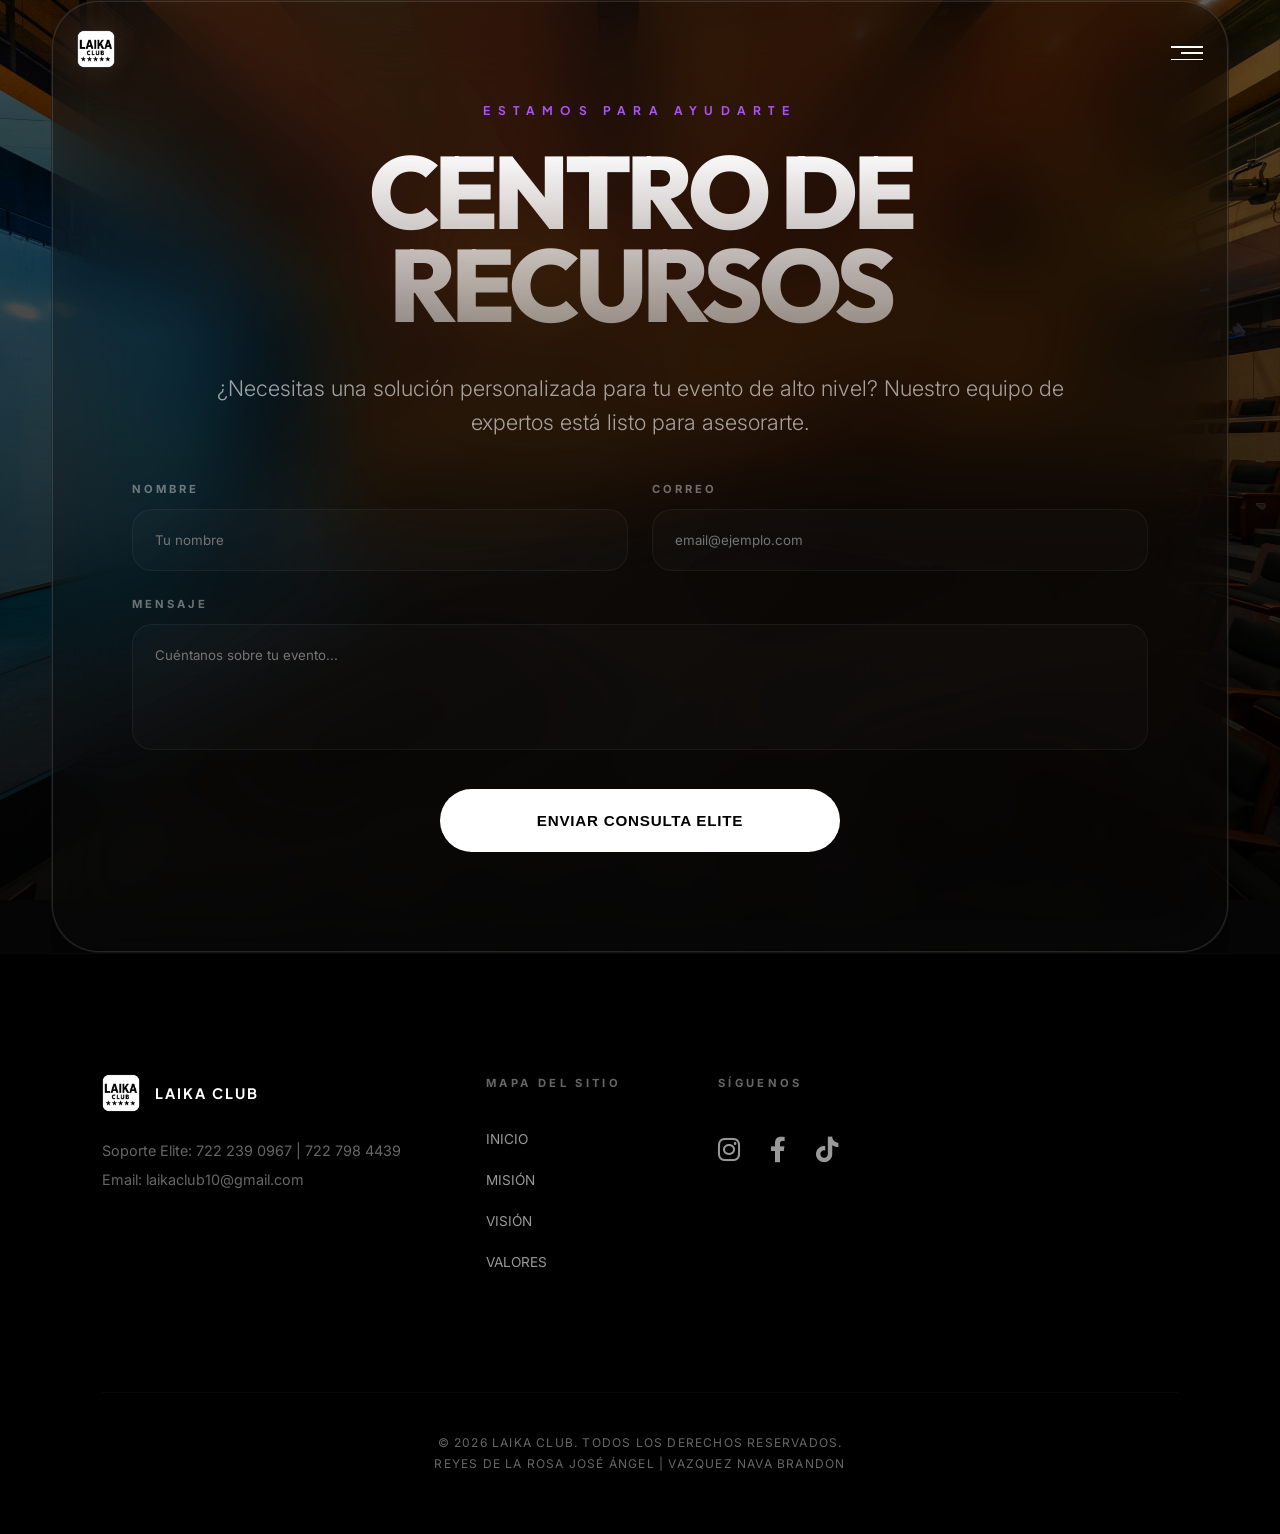
==== contacto.html @ 9220e1fa "Upload inicial del sitio web de Laika Club" ====
<!DOCTYPE html>
<html lang="es">
<head>
    <meta charset="UTF-8">
    <meta name="viewport" content="width=device-width, initial-scale=1.0">
    <title>Contacto | Laika Club</title>
    <link rel="stylesheet" href="css/styles.css">
    <link rel="stylesheet" href="https://cdnjs.cloudflare.com/ajax/libs/font-awesome/6.0.0/css/all.min.css">
</head>
<body>
    <div class="bg-container contact-bg"></div>

    <header>
        <div class="logo">
            <a href="index.html"><img src="img/logo.png" alt="Laika Club Logo"></a>
        </div>
        <div class="hamburger">
            <span class="line1"></span>
            <span class="line2"></span>
            <span class="line3"></span>
        </div>
    </header>

    <div class="sidebar">
        <div class="close-sidebar"><i class="fas fa-times"></i></div>
        <nav>
            <a href="index.html">HOME</a>
            <a href="mision.html">MISIÓN</a>
            <a href="vision.html">VISIÓN</a>
            <a href="valores.html">VALORES</a>
            <a href="objetivo.html">OBJETIVO</a>
            <a href="fan.html">PARA EL FAN</a>
            <a href="organizador.html">ORGANIZADOR</a>
            <a href="documentacion.html">DOCUMENTACIÓN</a>
            <a href="contacto.html">CONTACTO</a>
        </nav>
    </div    <main>
        <div class="glass-card animate-reveal" style="text-align: center;">
            <h2 class="sub-label animate-reveal">ESTAMOS PARA AYUDARTE</h2>
            <h1 class="animate-reveal delay-1">CENTRO DE RECURSOS</h1>
            <p class="lead-text animate-reveal delay-2" style="margin-bottom: 40px;">
                ¿Necesitas una solución personalizada para tu evento de alto nivel? Nuestro equipo de expertos está listo para asesorarte.
            </p>

            <form class="contact-form animate-reveal delay-3" style="display: flex; flex-direction: column; gap: 24px; text-align: left;" onsubmit="event.preventDefault(); alert('Solicitud Elite enviada correctamente.');">
                <div style="display: grid; grid-template-columns: 1fr 1fr; gap: 24px;">
                    <div style="display: flex; flex-direction: column; gap: 10px;">
                        <label style="font-size: 0.7rem; letter-spacing: 3px; color: var(--text-sub); font-weight: 700; text-transform: uppercase;">NOMBRE</label>
                        <input type="text" placeholder="Tu nombre" style="padding: 22px; background: rgba(255,255,255,0.02); border: 1px solid var(--glass-border); border-radius: 20px; color: white; font-family: var(--font-body); outline: none; transition: var(--transition-base);" onfocus="this.style.borderColor='var(--glass-border-bright)'; this.style.background='rgba(255,255,255,0.04)';" onblur="this.style.borderColor='var(--glass-border)'; this.style.background='rgba(255,255,255,0.02)';" required>
                    </div>
                    <div style="display: flex; flex-direction: column; gap: 10px;">
                        <label style="font-size: 0.7rem; letter-spacing: 3px; color: var(--text-sub); font-weight: 700; text-transform: uppercase;">CORREO</label>
                        <input type="email" placeholder="email@ejemplo.com" style="padding: 22px; background: rgba(255,255,255,0.02); border: 1px solid var(--glass-border); border-radius: 20px; color: white; font-family: var(--font-body); outline: none; transition: var(--transition-base);" onfocus="this.style.borderColor='var(--glass-border-bright)'; this.style.background='rgba(255,255,255,0.04)';" onblur="this.style.borderColor='var(--glass-border)'; this.style.background='rgba(255,255,255,0.02)';" required>
                    </div>
                </div>
                <div style="display: flex; flex-direction: column; gap: 10px;">
                    <label style="font-size: 0.7rem; letter-spacing: 3px; color: var(--text-sub); font-weight: 700; text-transform: uppercase;">MENSAJE</label>
                    <textarea rows="5" placeholder="Cuéntanos sobre tu evento..." style="padding: 22px; background: rgba(255,255,255,0.02); border: 1px solid var(--glass-border); border-radius: 20px; color: white; font-family: var(--font-body); outline: none; transition: var(--transition-base); resize: none;" onfocus="this.style.borderColor='var(--glass-border-bright)'; this.style.background='rgba(255,255,255,0.04)';" onblur="this.style.borderColor='var(--glass-border)'; this.style.background='rgba(255,255,255,0.02)';" required></textarea>
                </div>
                <div style="margin-top: 15px; text-align: center;">
                    <button type="submit" class="btn btn-solid" style="width: 100%; max-width: 400px;">ENVIAR CONSULTA ELITE</button>
                </div>
            </form>
        </div>
    </main>

    <footer>
        <div class="footer-main">
            <div class="footer-info">
                <div style="display: flex; align-items: center; gap: 15px; margin-bottom: 25px;">
                    <img src="img/logo.png" alt="Logo" style="height: 38px;">
                    <span style="font-weight: 700; font-size: 0.9rem; letter-spacing: 2px; font-family: var(--font-accent);">LAIKA CLUB</span>
                </div>
                <p>Soporte Elite: 722 239 0967 | 722 798 4439<br>Email: laikaclub10@gmail.com</p>
            </div>
            <div class="footer-nav-col">
                <h4>Mapa del Sitio</h4>
                <a href="index.html">INICIO</a>
                <a href="mision.html">MISIÓN</a>
                <a href="vision.html">VISIÓN</a>
                <a href="valores.html">VALORES</a>
            </div>
            <div class="footer-nav-col">
                <h4>Síguenos</h4>
                <div class="social-grid">
                    <a href="https://www.instagram.com/laika__club" target="_blank"><i class="fab fa-instagram"></i></a>
                    <a href="https://www.facebook.com/people/Laika-Club/61581326425324/" target="_blank"><i class="fab fa-facebook-f"></i></a>
                    <a href="https://www.tiktok.com/@laika_club" target="_blank"><i class="fab fa-tiktok"></i></a>
                </div>
            </div>
            <div class="footer-nav-col">
                <div class="map-wrapper">
                    <iframe src="https://www.google.com/maps/embed?pb=!1m18!1m12!1m3!1d15064.306059882!2d-99.6!3d19.2!2m3!1f0!2f0!3f0!3m2!1i1024!2i768!4f13.1!3m3!1m2!1s0x0%3A0x0!2zMTnCsDEyJzAwLjAiTiA5OcKwMzYwMC4wIlc!5e0!3m2!1sen!2smx!4v1620000000000!5m2!1sen!2smx" width="100%" height="100%" style="border:0;" allowfullscreen="" loading="lazy"></iframe>
                </div>
            </div>
        </div>
        <div class="footer-copyright">
            <p>© 2026 LAIKA CLUB. TODOS LOS DERECHOS RESERVADOS.</p>
            <p> REYES DE LA ROSA JOSÉ ÁNGEL | VAZQUEZ NAVA BRANDON</p>
        </div>
    </footer>
   </footer>

    <script src="js/script.js"></script>
</body>
</html>
---- css/styles.css ----
@import url('https://fonts.googleapis.com/css2?family=Inter:ital,wght@0,300;0,400;0,500;0,600;0,700;1,300&family=Outfit:wght@300;400;600;800&family=Plus+Jakarta+Sans:wght@300;400;600;700&display=swap');

:root {
    --primary: #a855f7;
    --primary-muted: rgba(168, 85, 247, 0.5);
    --secondary: #ec4899;
    --accent: #3b82f6;
    --bg-dark: #050505;
    --glass-bg: rgba(10, 10, 10, 0.4);
    --glass-border: rgba(255, 255, 255, 0.05);
    --glass-border-bright: rgba(255, 255, 255, 0.12);
    --text-main: #ffffff;
    --text-dim: rgba(255, 255, 255, 0.6);
    --text-sub: rgba(255, 255, 255, 0.4);
    
    --font-display: 'Outfit', sans-serif;
    --font-body: 'Inter', sans-serif;
    --font-accent: 'Plus Jakarta Sans', sans-serif;
    
    --transition-base: all 0.4s cubic-bezier(0.25, 1, 0.5, 1);
    --transition-slow: all 0.8s cubic-bezier(0.25, 1, 0.5, 1);
}

* {
    margin: 0;
    padding: 0;
    box-sizing: border-box;
}

html {
    scroll-behavior: smooth;
}

body {
    background-color: var(--bg-dark);
    color: var(--text-main);
    font-family: var(--font-body);
    line-height: 1.7;
    overflow-x: hidden;
    -webkit-font-smoothing: antialiased;
}

/* --- High-End Background System --- */
.bg-container {
    position: fixed;
    top: 0;
    left: 0;
    width: 100%;
    height: 100%;
    z-index: -1;
    background-size: cover;
    background-position: center;
    background-repeat: no-repeat;
    animation: zoomOut 20s linear infinite alternate;
}

@keyframes zoomOut {
    from { transform: scale(1); }
    to { transform: scale(1.15); }
}

.bg-container::after {
    content: '';
    position: absolute;
    inset: 0;
    background: linear-gradient(to bottom, rgba(0,0,0,0.5), rgba(0,0,0,0.9));
    backdrop-filter: saturate(1.2) brightness(0.8);
}

.home-bg { background-image: url('../img/01.png'); }
.fan-bg { background-image: url('../img/02.png'); }
.org-bg { background-image: url('../img/03.png'); }
.doc-bg { background-image: url('../img/04.png'); }
.contact-bg { background-image: url('../img/05.png'); }
.mision-bg { background-image: url('../img/06.png'); }
.vision-bg { background-image: url('../img/07.png'); }
.valores-bg { background-image: url('../img/08.png'); }
.objetivo-bg { background-image: url('../img/09.png'); }

/* --- Animations --- */
@keyframes revealUp {
    from { opacity: 0; transform: translateY(40px); clip-path: inset(100% 0 0 0); }
    to { opacity: 1; transform: translateY(0); clip-path: inset(0 0 0 0); }
}

@keyframes revealScale {
    from { opacity: 0; transform: scale(0.9) translateY(20px); }
    to { opacity: 1; transform: scale(1) translateY(0); }
}

@keyframes float {
    0% { transform: translateY(0px); }
    50% { transform: translateY(-15px); }
    100% { transform: translateY(0px); }
}

.animate-reveal { 
    opacity: 0;
    animation: revealUp 1.4s cubic-bezier(0.16, 1, 0.3, 1) forwards; 
}

.delay-1 { animation-delay: 0.2s; }
.delay-2 { animation-delay: 0.4s; }
.delay-3 { animation-delay: 0.6s; }
.delay-4 { animation-delay: 0.8s; }
.delay-5 { animation-delay: 1s; }
.delay-6 { animation-delay: 1.2s; }

/* --- Header & Navigation --- */
header {
    position: fixed;
    top: 0;
    left: 0;
    width: 100%;
    padding: 30px 6%;
    display: flex;
    justify-content: space-between;
    align-items: center;
    z-index: 1000;
    transition: var(--transition-base);
}

header.scrolled {
    padding: 15px 6%;
    background: rgba(0, 0, 0, 0.4);
    backdrop-filter: blur(25px);
    border-bottom: 1px solid var(--glass-border);
}

.logo img {
    height: 38px;
    filter: drop-shadow(0 0 15px rgba(255,255,255,0.1));
    transition: var(--transition-base);
}

.logo:hover img {
    transform: scale(1.05);
}

.hamburger {
    cursor: pointer;
    width: 32px;
    height: 14px;
    display: flex;
    flex-direction: column;
    justify-content: space-between;
    z-index: 2001;
}

.hamburger span {
    display: block;
    height: 1.5px;
    background: #fff;
    transition: var(--transition-base);
}

.hamburger span:nth-child(2) { width: 70%; margin-left: auto; }

.hamburger.active span:nth-child(1) { transform: translateY(6px) rotate(45deg); width: 100%; }
.hamburger.active span:nth-child(2) { opacity: 0; }
.hamburger.active span:nth-child(3) { transform: translateY(-6px) rotate(-45deg); width: 100%; }

/* --- Luxury Sidebar --- */
.sidebar {
    position: fixed;
    inset: 0;
    background: rgba(3, 3, 3, 0.96);
    backdrop-filter: blur(30px);
    z-index: 2000;
    display: flex;
    flex-direction: column;
    justify-content: center;
    align-items: center;
    opacity: 0;
    visibility: hidden;
    transition: var(--transition-base);
}

.sidebar.open {
    opacity: 1;
    visibility: visible;
}

.sidebar nav {
    display: flex;
    flex-direction: column;
    gap: 1.5rem;
    text-align: center;
}

.sidebar nav a {
    color: #fff;
    text-decoration: none;
    font-size: 2.2rem;
    font-family: var(--font-display);
    font-weight: 800;
    letter-spacing: -1px;
    text-transform: uppercase;
    transition: var(--transition-base);
    opacity: 0.2;
}

.sidebar nav a:hover {
    opacity: 1;
    transform: skewX(-5deg) scale(1.1);
}

/* --- Main Layout --- */
main {
    padding-top: 18vh;
    padding-bottom: 120px;
    min-height: 100vh;
}

/* --- Logo Centered Hero (for Home) --- */
.hero-logo-container {
    display: flex;
    flex-direction: column;
    align-items: center;
    justify-content: center;
    margin-bottom: 60px;
}

.hero-logo {
    width: 180px;
    height: auto;
    margin-bottom: 30px;
    animation: revealScale 1.8s var(--transition-slow), float 6s ease-in-out infinite;
}

/* --- Glass Card 2.0 --- */
.glass-card {
    background: var(--glass-bg);
    backdrop-filter: blur(40px) saturate(160%);
    border: 1px solid var(--glass-border);
    border-radius: 48px;
    padding: 100px 80px;
    max-width: 1200px;
    width: 92%;
    margin: 0 auto;
    box-shadow: 
        0 30px 60px rgba(0, 0, 0, 0.5),
        inset 0 0 0 1px var(--glass-border-bright);
    position: relative;
    overflow: hidden;
}

.glass-card::before {
    content: '';
    position: absolute;
    top: -50%;
    left: -50%;
    width: 200%;
    height: 200%;
    background: radial-gradient(circle at 30% 30%, rgba(255,255,255,0.03) 0%, transparent 40%);
    pointer-events: none;
}

/* --- Typography --- */
h1 {
    font-family: var(--font-display);
    font-size: clamp(3rem, 8vw, 6.5rem);
    font-weight: 800;
    line-height: 0.9;
    letter-spacing: -0.05em;
    margin-bottom: 40px;
    background: linear-gradient(180deg, #fff 0%, rgba(255,255,255,0.5) 100%);
    -webkit-background-clip: text;
    background-clip: text;
    -webkit-text-fill-color: transparent;
}

h2.sub-label {
    font-family: var(--font-accent);
    color: var(--primary);
    font-size: 0.75rem;
    font-weight: 700;
    text-transform: uppercase;
    letter-spacing: 0.6em;
    margin-bottom: 25px;
    display: block;
}

p.lead-text {
    font-size: 1.35rem;
    font-weight: 300;
    color: var(--text-dim);
    max-width: 850px;
    margin: 0 auto 50px;
    line-height: 1.6;
}

/* --- Content Modules --- */
.content-grid {
    display: grid;
    grid-template-columns: repeat(auto-fit, minmax(320px, 1fr));
    gap: 40px;
    margin-top: 80px;
}

.feature-box {
    background: rgba(255, 255, 255, 0.02);
    border: 1px solid var(--glass-border);
    border-radius: 32px;
    padding: 50px;
    text-align: center;
    transition: var(--transition-base);
}

.feature-box:hover {
    background: rgba(255, 255, 255, 0.04);
    border-color: var(--glass-border-bright);
    transform: translateY(-10px);
}

.feature-box h3 {
    font-family: var(--font-display);
    font-size: 1.75rem;
    margin-bottom: 20px;
    color: #fff;
    letter-spacing: -0.02em;
}

.feature-box p {
    font-size: 1rem;
    color: var(--text-dim);
}

/* --- Actionable Elements --- */
.btn-group {
    display: flex;
    gap: 24px;
    justify-content: center;
    flex-wrap: wrap;
}

.btn {
    padding: 22px 52px;
    border-radius: 100px;
    text-decoration: none;
    font-weight: 600;
    font-size: 0.95rem;
    text-transform: uppercase;
    letter-spacing: 0.05em;
    transition: var(--transition-base);
    cursor: pointer;
    border: 1px solid transparent;
}

.btn-solid {
    background: #fff;
    color: #000;
}

.btn-solid:hover {
    transform: translateY(-4px);
    box-shadow: 0 15px 35px rgba(255,255,255,0.15);
}

.btn-outline {
    background: transparent;
    border-color: var(--glass-border-bright);
    color: #fff;
}

.btn-outline:hover {
    background: rgba(255,255,255,0.05);
    border-color: #fff;
}

/* --- Minimalist Footer --- */
footer {
    padding: 120px 8% 60px;
    background: #000;
    border-top: 1px solid rgba(255,255,255,0.03);
}

.footer-main {
    display: grid;
    grid-template-columns: 2fr 1fr 1fr 1.5fr;
    gap: 80px;
}

.footer-info p {
    font-size: 0.9rem;
    color: var(--text-sub);
    line-height: 2;
}

.footer-nav-col h4 {
    font-size: 0.7rem;
    color: var(--text-sub);
    text-transform: uppercase;
    letter-spacing: 0.3em;
    margin-bottom: 35px;
}

.footer-nav-col a {
    display: block;
    color: var(--text-dim);
    text-decoration: none;
    margin-bottom: 18px;
    font-size: 0.85rem;
    transition: color 0.3s ease;
}

.footer-nav-col a:hover { color: #fff; }

.social-grid {
    display: flex;
    gap: 30px;
}

.social-grid a {
    color: var(--text-dim);
    font-size: 1.6rem;
    transition: var(--transition-base);
}

.social-grid a:hover { color: #fff; transform: translateY(-5px); }

.map-wrapper {
    height: 200px;
    border-radius: 24px;
    overflow: hidden;
    filter: invert(1) hue-rotate(180deg) brightness(0.7) contrast(1.2) grayscale(1);
    border: 1px solid var(--glass-border);
}

.footer-copyright {
    margin-top: 100px;
    padding-top: 40px;
    border-top: 1px solid rgba(255,255,255,0.03);
    text-align: center;
    font-size: 0.75rem;
    color: var(--text-sub);
    letter-spacing: 0.1em;
}

/* --- Custom Scrollbar --- */
::-webkit-scrollbar {
    width: 6px;
}

::-webkit-scrollbar-track {
    background: #000;
}

::-webkit-scrollbar-thumb {
    background: #222;
    border-radius: 10px;
}

::-webkit-scrollbar-thumb:hover {
    background: #333;
}

/* --- Responsive Adaptations --- */
@media (max-width: 1100px) {
    .glass-card { padding: 80px 40px; }
    .footer-main { gap: 40px; grid-template-columns: 1fr 1fr; }
}

@media (max-width: 768px) {
    header { padding: 25px 25px; }
    .glass-card { padding: 60px 25px; border-radius: 32px; }
    .hero-logo { width: 120px; }
    .footer-main { grid-template-columns: 1fr; }
    .feature-box { padding: 40px 30px; }
}
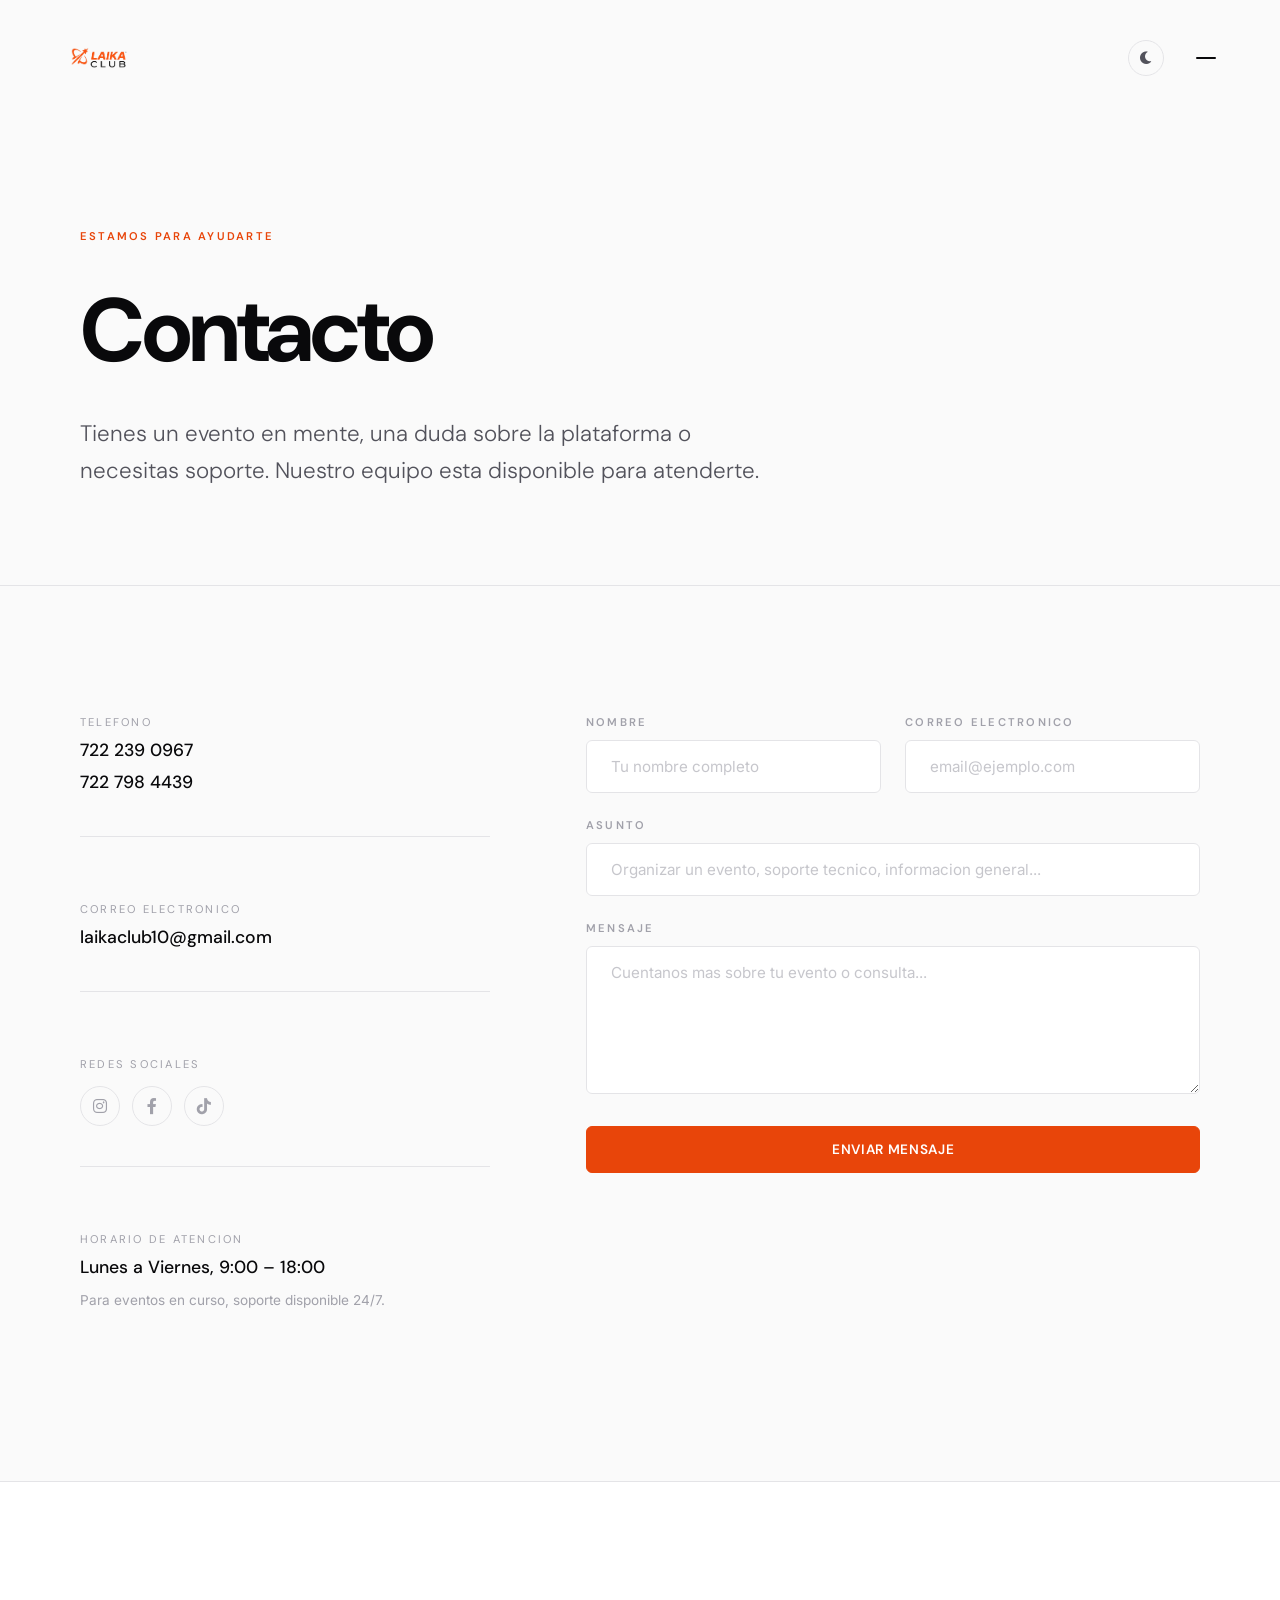
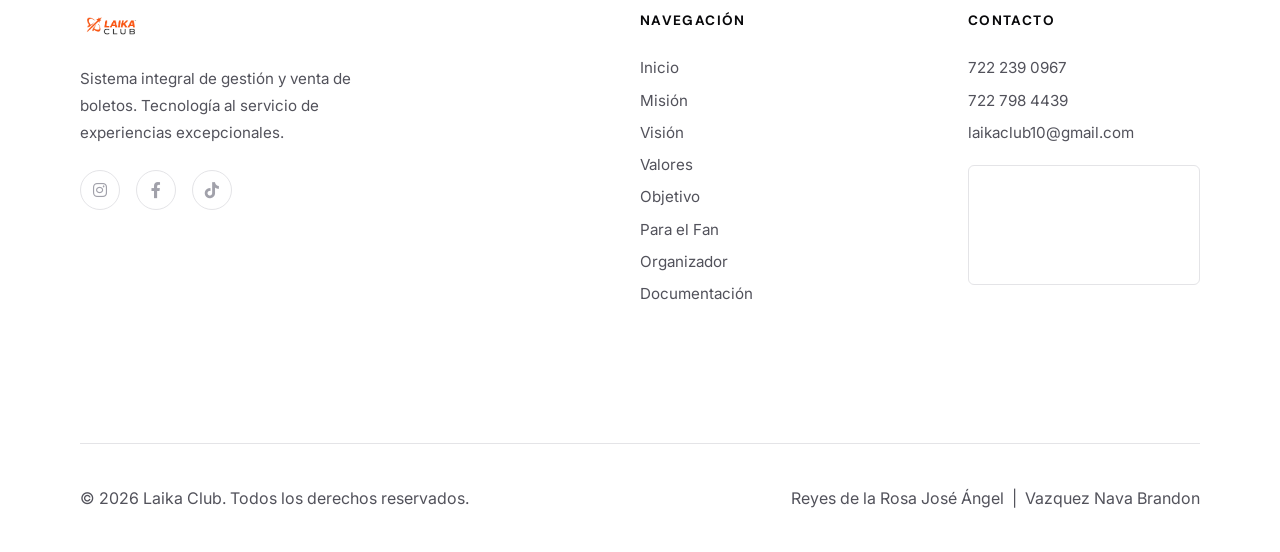
==== commit 00f92da2: "feat: rediseño integral, animaciones avanzadas y temas claro/oscuro" ====
--- a/contacto.html
+++ b/contacto.html
@@ -1,108 +1,126 @@
-<!DOCTYPE html>
+﻿<!DOCTYPE html>
 <html lang="es">
 <head>
     <meta charset="UTF-8">
     <meta name="viewport" content="width=device-width, initial-scale=1.0">
+    <meta name="description" content="Contacta al equipo de Laika Club. Soporte Elite disponible para organizadores y fans. Envianos tu consulta y te respondemos a la brevedad.">
     <title>Contacto | Laika Club</title>
+    <link rel="icon" type="image/x-icon" href="logos/icono.ico">
     <link rel="stylesheet" href="css/styles.css">
     <link rel="stylesheet" href="https://cdnjs.cloudflare.com/ajax/libs/font-awesome/6.0.0/css/all.min.css">
+    <script src="js/components.js" defer></script>
 </head>
 <body>
-    <div class="bg-container contact-bg"></div>
 
-    <header>
-        <div class="logo">
-            <a href="index.html"><img src="img/logo.png" alt="Laika Club Logo"></a>
-        </div>
-        <div class="hamburger">
-            <span class="line1"></span>
-            <span class="line2"></span>
-            <span class="line3"></span>
-        </div>
-    </header>
+    <laika-header></laika-header>
+    <laika-sidebar></laika-sidebar>
 
-    <div class="sidebar">
-        <div class="close-sidebar"><i class="fas fa-times"></i></div>
-        <nav>
-            <a href="index.html">HOME</a>
-            <a href="mision.html">MISIÓN</a>
-            <a href="vision.html">VISIÓN</a>
-            <a href="valores.html">VALORES</a>
-            <a href="objetivo.html">OBJETIVO</a>
-            <a href="fan.html">PARA EL FAN</a>
-            <a href="organizador.html">ORGANIZADOR</a>
-            <a href="documentacion.html">DOCUMENTACIÓN</a>
-            <a href="contacto.html">CONTACTO</a>
-        </nav>
-    </div    <main>
-        <div class="glass-card animate-reveal" style="text-align: center;">
-            <h2 class="sub-label animate-reveal">ESTAMOS PARA AYUDARTE</h2>
-            <h1 class="animate-reveal delay-1">CENTRO DE RECURSOS</h1>
-            <p class="lead-text animate-reveal delay-2" style="margin-bottom: 40px;">
-                ¿Necesitas una solución personalizada para tu evento de alto nivel? Nuestro equipo de expertos está listo para asesorarte.
-            </p>
+    <main>
 
-            <form class="contact-form animate-reveal delay-3" style="display: flex; flex-direction: column; gap: 24px; text-align: left;" onsubmit="event.preventDefault(); alert('Solicitud Elite enviada correctamente.');">
-                <div style="display: grid; grid-template-columns: 1fr 1fr; gap: 24px;">
-                    <div style="display: flex; flex-direction: column; gap: 10px;">
-                        <label style="font-size: 0.7rem; letter-spacing: 3px; color: var(--text-sub); font-weight: 700; text-transform: uppercase;">NOMBRE</label>
-                        <input type="text" placeholder="Tu nombre" style="padding: 22px; background: rgba(255,255,255,0.02); border: 1px solid var(--glass-border); border-radius: 20px; color: white; font-family: var(--font-body); outline: none; transition: var(--transition-base);" onfocus="this.style.borderColor='var(--glass-border-bright)'; this.style.background='rgba(255,255,255,0.04)';" onblur="this.style.borderColor='var(--glass-border)'; this.style.background='rgba(255,255,255,0.02)';" required>
+        <!-- PAGE HERO -->
+        <section class="page-hero">
+            <div class="container">
+                <span class="label animate-reveal">Estamos Para Ayudarte</span>
+                <h1 class="animate-reveal delay-1">Contacto</h1>
+                <p class="lead animate-reveal delay-2">
+                    Tienes un evento en mente, una duda sobre la plataforma o necesitas soporte. Nuestro equipo esta disponible para atenderte.
+                </p>
+            </div>
+        </section>
+
+        <!-- CONTACT LAYOUT -->
+        <section>
+            <div class="container">
+                <div class="contact-layout">
+
+                    <!-- INFO COLUMN -->
+                    <div class="contact-info animate-reveal">
+
+                        <div class="contact-method">
+                            <span class="contact-method-label">Telefono</span>
+                            <a href="tel:7222390967" class="contact-method-value">722 239 0967</a>
+                            <a href="tel:7227984439" class="contact-method-value">722 798 4439</a>
+                        </div>
+
+                        <div class="contact-method">
+                            <span class="contact-method-label">Correo electronico</span>
+                            <a href="mailto:laikaclub10@gmail.com" class="contact-method-value">laikaclub10@gmail.com</a>
+                        </div>
+
+                        <div class="contact-method">
+                            <span class="contact-method-label">Redes sociales</span>
+                            <div style="display:flex; gap:12px; margin-top:8px;">
+                                <a href="https://www.instagram.com/laika__club" target="_blank" rel="noopener"
+                                   style="display:flex;align-items:center;justify-content:center;width:40px;height:40px;border-radius:50%;border:1px solid var(--bg-border);color:var(--text-muted);font-size:1rem;transition:var(--t-smooth);"
+                                   onmouseover="this.style.color='var(--brand)';this.style.borderColor='var(--brand)';"
+                                   onmouseout="this.style.color='var(--text-muted)';this.style.borderColor='var(--bg-border)';"
+                                   aria-label="Instagram">
+                                    <i class="fab fa-instagram"></i>
+                                </a>
+                                <a href="https://www.facebook.com/people/Laika-Club/61581326425324/" target="_blank" rel="noopener"
+                                   style="display:flex;align-items:center;justify-content:center;width:40px;height:40px;border-radius:50%;border:1px solid var(--bg-border);color:var(--text-muted);font-size:1rem;transition:var(--t-smooth);"
+                                   onmouseover="this.style.color='var(--brand)';this.style.borderColor='var(--brand)';"
+                                   onmouseout="this.style.color='var(--text-muted)';this.style.borderColor='var(--bg-border)';"
+                                   aria-label="Facebook">
+                                    <i class="fab fa-facebook-f"></i>
+                                </a>
+                                <a href="https://www.tiktok.com/@laika_club" target="_blank" rel="noopener"
+                                   style="display:flex;align-items:center;justify-content:center;width:40px;height:40px;border-radius:50%;border:1px solid var(--bg-border);color:var(--text-muted);font-size:1rem;transition:var(--t-smooth);"
+                                   onmouseover="this.style.color='var(--brand)';this.style.borderColor='var(--brand)';"
+                                   onmouseout="this.style.color='var(--text-muted)';this.style.borderColor='var(--bg-border)';"
+                                   aria-label="TikTok">
+                                    <i class="fab fa-tiktok"></i>
+                                </a>
+                            </div>
+                        </div>
+
+                        <div class="contact-method">
+                            <span class="contact-method-label">Horario de atencion</span>
+                            <span class="contact-method-value" style="cursor:default;">Lunes a Viernes, 9:00 – 18:00</span>
+                            <p style="font-size:0.85rem; color:var(--text-muted); margin-top:4px;">Para eventos en curso, soporte disponible 24/7.</p>
+                        </div>
+
                     </div>
-                    <div style="display: flex; flex-direction: column; gap: 10px;">
-                        <label style="font-size: 0.7rem; letter-spacing: 3px; color: var(--text-sub); font-weight: 700; text-transform: uppercase;">CORREO</label>
-                        <input type="email" placeholder="email@ejemplo.com" style="padding: 22px; background: rgba(255,255,255,0.02); border: 1px solid var(--glass-border); border-radius: 20px; color: white; font-family: var(--font-body); outline: none; transition: var(--transition-base);" onfocus="this.style.borderColor='var(--glass-border-bright)'; this.style.background='rgba(255,255,255,0.04)';" onblur="this.style.borderColor='var(--glass-border)'; this.style.background='rgba(255,255,255,0.02)';" required>
+
+                    <!-- FORM COLUMN -->
+                    <div class="animate-reveal delay-2">
+                        <form id="contact-form" class="contact-form" novalidate>
+                            <div class="form-row">
+                                <div class="form-field">
+                                    <label for="contact-name">Nombre</label>
+                                    <input type="text" id="contact-name" name="name" placeholder="Tu nombre completo" required autocomplete="name">
+                                </div>
+                                <div class="form-field">
+                                    <label for="contact-email">Correo electronico</label>
+                                    <input type="email" id="contact-email" name="email" placeholder="email@ejemplo.com" required autocomplete="email">
+                                </div>
+                            </div>
+
+                            <div class="form-field">
+                                <label for="contact-subject">Asunto</label>
+                                <input type="text" id="contact-subject" name="subject" placeholder="Organizar un evento, soporte tecnico, informacion general..." required>
+                            </div>
+
+                            <div class="form-field">
+                                <label for="contact-message">Mensaje</label>
+                                <textarea id="contact-message" name="message" rows="6" placeholder="Cuentanos mas sobre tu evento o consulta..." required></textarea>
+                            </div>
+
+                            <div style="padding-top: 8px;">
+                                <button type="submit" id="contact-submit" class="btn btn-primary" style="width:100%; justify-content:center;">
+                                    Enviar mensaje
+                                </button>
+                            </div>
+                        </form>
                     </div>
+
                 </div>
-                <div style="display: flex; flex-direction: column; gap: 10px;">
-                    <label style="font-size: 0.7rem; letter-spacing: 3px; color: var(--text-sub); font-weight: 700; text-transform: uppercase;">MENSAJE</label>
-                    <textarea rows="5" placeholder="Cuéntanos sobre tu evento..." style="padding: 22px; background: rgba(255,255,255,0.02); border: 1px solid var(--glass-border); border-radius: 20px; color: white; font-family: var(--font-body); outline: none; transition: var(--transition-base); resize: none;" onfocus="this.style.borderColor='var(--glass-border-bright)'; this.style.background='rgba(255,255,255,0.04)';" onblur="this.style.borderColor='var(--glass-border)'; this.style.background='rgba(255,255,255,0.02)';" required></textarea>
-                </div>
-                <div style="margin-top: 15px; text-align: center;">
-                    <button type="submit" class="btn btn-solid" style="width: 100%; max-width: 400px;">ENVIAR CONSULTA ELITE</button>
-                </div>
-            </form>
-        </div>
+            </div>
+        </section>
+
     </main>
 
-    <footer>
-        <div class="footer-main">
-            <div class="footer-info">
-                <div style="display: flex; align-items: center; gap: 15px; margin-bottom: 25px;">
-                    <img src="img/logo.png" alt="Logo" style="height: 38px;">
-                    <span style="font-weight: 700; font-size: 0.9rem; letter-spacing: 2px; font-family: var(--font-accent);">LAIKA CLUB</span>
-                </div>
-                <p>Soporte Elite: 722 239 0967 | 722 798 4439<br>Email: laikaclub10@gmail.com</p>
-            </div>
-            <div class="footer-nav-col">
-                <h4>Mapa del Sitio</h4>
-                <a href="index.html">INICIO</a>
-                <a href="mision.html">MISIÓN</a>
-                <a href="vision.html">VISIÓN</a>
-                <a href="valores.html">VALORES</a>
-            </div>
-            <div class="footer-nav-col">
-                <h4>Síguenos</h4>
-                <div class="social-grid">
-                    <a href="https://www.instagram.com/laika__club" target="_blank"><i class="fab fa-instagram"></i></a>
-                    <a href="https://www.facebook.com/people/Laika-Club/61581326425324/" target="_blank"><i class="fab fa-facebook-f"></i></a>
-                    <a href="https://www.tiktok.com/@laika_club" target="_blank"><i class="fab fa-tiktok"></i></a>
-                </div>
-            </div>
-            <div class="footer-nav-col">
-                <div class="map-wrapper">
-                    <iframe src="https://www.google.com/maps/embed?pb=!1m18!1m12!1m3!1d15064.306059882!2d-99.6!3d19.2!2m3!1f0!2f0!3f0!3m2!1i1024!2i768!4f13.1!3m3!1m2!1s0x0%3A0x0!2zMTnCsDEyJzAwLjAiTiA5OcKwMzYwMC4wIlc!5e0!3m2!1sen!2smx!4v1620000000000!5m2!1sen!2smx" width="100%" height="100%" style="border:0;" allowfullscreen="" loading="lazy"></iframe>
-                </div>
-            </div>
-        </div>
-        <div class="footer-copyright">
-            <p>© 2026 LAIKA CLUB. TODOS LOS DERECHOS RESERVADOS.</p>
-            <p> REYES DE LA ROSA JOSÉ ÁNGEL | VAZQUEZ NAVA BRANDON</p>
-        </div>
-    </footer>
-   </footer>
-
+    <laika-footer></laika-footer>
     <script src="js/script.js"></script>
 </body>
-</html>
-
-
+</html>
--- a/css/styles.css
+++ b/css/styles.css
@@ -1,470 +1,997 @@
-@import url('https://fonts.googleapis.com/css2?family=Inter:ital,wght@0,300;0,400;0,500;0,600;0,700;1,300&family=Outfit:wght@300;400;600;800&family=Plus+Jakarta+Sans:wght@300;400;600;700&display=swap');
+﻿@import url('https://fonts.googleapis.com/css2?family=DM+Sans:ital,opsz,wght@0,9..40,300;0,9..40,400;0,9..40,500;0,9..40,700;1,9..40,300&family=Inter:wght@300;400;500;600&display=swap');
+
+/* ============================================================
+   LAIKA CLUB - DESIGN SYSTEM (THEMES & ANIMATIONS)
+   Brand: #E8450A (Laika Orange)
+   ============================================================ */
 
 :root {
-    --primary: #a855f7;
-    --primary-muted: rgba(168, 85, 247, 0.5);
-    --secondary: #ec4899;
-    --accent: #3b82f6;
-    --bg-dark: #050505;
-    --glass-bg: rgba(10, 10, 10, 0.4);
-    --glass-border: rgba(255, 255, 255, 0.05);
-    --glass-border-bright: rgba(255, 255, 255, 0.12);
-    --text-main: #ffffff;
-    --text-dim: rgba(255, 255, 255, 0.6);
-    --text-sub: rgba(255, 255, 255, 0.4);
+    /* LIGHT THEME (DEFAULT) */
+    --brand:          #E8450A;
+    --brand-dim:      rgba(232, 69, 10, 0.08);
+    --brand-glow:     rgba(232, 69, 10, 0.15);
     
-    --font-display: 'Outfit', sans-serif;
-    --font-body: 'Inter', sans-serif;
-    --font-accent: 'Plus Jakarta Sans', sans-serif;
+    --bg:             #FAFAFA;
+    --bg-surface:     #FFFFFF;
+    --bg-raised:      #F4F4F5;
+    --bg-border:      #E4E4E7;
     
-    --transition-base: all 0.4s cubic-bezier(0.25, 1, 0.5, 1);
-    --transition-slow: all 0.8s cubic-bezier(0.25, 1, 0.5, 1);
-}
-
-* {
-    margin: 0;
-    padding: 0;
-    box-sizing: border-box;
-}
-
-html {
-    scroll-behavior: smooth;
-}
+    --text-primary:   #09090B;
+    --text-secondary: #52525B;
+    --text-muted:     #A1A1AA;
+    --text-inverse:   #FFFFFF;
+    
+    --header-bg:      rgba(250, 250, 250, 0.92);
+
+    --font-display:   'DM Sans', sans-serif;
+    --font-body:      'Inter', sans-serif;
+
+    --space-xs:  4px;
+    --space-sm:  8px;
+    --space-md:  16px;
+    --space-lg:  24px;
+    --space-xl:  40px;
+    --space-2xl: 64px;
+    --space-3xl: 96px;
+    --space-4xl: 128px;
+
+    --radius-sm: 6px;
+    --radius-md: 12px;
+    --radius-lg: 20px;
+    --radius-xl: 32px;
+
+    --t-fast:   0.15s ease;
+    --t-base:   0.3s ease;
+    --t-smooth: 0.6s cubic-bezier(0.22, 1, 0.36, 1);
+    --t-bounce: 0.5s cubic-bezier(0.34, 1.56, 0.64, 1);
+    
+    --shadow-sm: 0 4px 12px rgba(0,0,0,0.03);
+    --shadow-md: 0 8px 24px rgba(0,0,0,0.04);
+}
+
+[data-theme="dark"] {
+    --brand-dim:      rgba(232, 69, 10, 0.15);
+    --brand-glow:     rgba(232, 69, 10, 0.3);
+    
+    --bg:             #09090B;
+    --bg-surface:     #121214;
+    --bg-raised:      #1C1C1F;
+    --bg-border:      #27272A;
+    
+    --text-primary:   #FAFAFA;
+    --text-secondary: #A1A1AA;
+    --text-muted:     #52525B;
+    --text-inverse:   #09090B;
+    
+    --header-bg:      rgba(9, 9, 11, 0.92);
+    
+    --shadow-sm: 0 4px 12px rgba(0,0,0,0.2);
+    --shadow-md: 0 8px 24px rgba(0,0,0,0.4);
+}
+
+*, *::before, *::after { margin: 0; padding: 0; box-sizing: border-box; }
+
+html { scroll-behavior: smooth; font-size: 16px; -webkit-text-size-adjust: 100%; }
 
 body {
-    background-color: var(--bg-dark);
-    color: var(--text-main);
+    background-color: var(--bg);
+    color: var(--text-primary);
     font-family: var(--font-body);
-    line-height: 1.7;
+    font-weight: 400;
+    line-height: 1.6;
     overflow-x: hidden;
     -webkit-font-smoothing: antialiased;
-}
-
-/* --- High-End Background System --- */
-.bg-container {
-    position: fixed;
-    top: 0;
-    left: 0;
+    -moz-osx-font-smoothing: grayscale;
+    transition: background-color var(--t-smooth), color var(--t-smooth);
+}
+
+img { max-width: 100%; height: auto; display: block; }
+a { color: inherit; text-decoration: none; }
+
+::-webkit-scrollbar { width: 6px; }
+::-webkit-scrollbar-track { background: var(--bg); }
+::-webkit-scrollbar-thumb { background: var(--bg-border); border-radius: 3px; }
+::-webkit-scrollbar-thumb:hover { background: var(--text-muted); }
+
+/* --- TYPOGRAPHY --- */
+.label {
+    font-family: var(--font-display);
+    font-size: 0.7rem;
+    font-weight: 600;
+    letter-spacing: 0.2em;
+    text-transform: uppercase;
+    color: var(--brand);
+    display: block;
+}
+
+h1, .h1 {
+    font-family: var(--font-display);
+    font-size: clamp(3rem, 7vw, 6.5rem);
+    font-weight: 700;
+    line-height: 1.0;
+    letter-spacing: -0.035em;
+    color: var(--text-primary);
+}
+
+h2, .h2 {
+    font-family: var(--font-display);
+    font-size: clamp(2rem, 4vw, 3.5rem);
+    font-weight: 700;
+    line-height: 1.1;
+    letter-spacing: -0.025em;
+    color: var(--text-primary);
+}
+
+h3, .h3 {
+    font-family: var(--font-display);
+    font-size: clamp(1.2rem, 2vw, 1.5rem);
+    font-weight: 500;
+    line-height: 1.3;
+    letter-spacing: -0.01em;
+    color: var(--text-primary);
+}
+
+.lead {
+    font-family: var(--font-display);
+    font-size: clamp(1.1rem, 2vw, 1.4rem);
+    font-weight: 300;
+    line-height: 1.65;
+    color: var(--text-secondary);
+    max-width: 640px;
+}
+
+p { font-size: 1rem; line-height: 1.75; color: var(--text-secondary); }
+
+.text-brand  { color: var(--brand); }
+.text-muted  { color: var(--text-muted); }
+.text-center { text-align: center; }
+
+/* --- LAYOUT --- */
+.container {
     width: 100%;
-    height: 100%;
-    z-index: -1;
-    background-size: cover;
-    background-position: center;
-    background-repeat: no-repeat;
-    animation: zoomOut 20s linear infinite alternate;
-}
-
-@keyframes zoomOut {
-    from { transform: scale(1); }
-    to { transform: scale(1.15); }
-}
-
-.bg-container::after {
-    content: '';
+    max-width: 1200px;
+    margin: 0 auto;
+    padding: 0 var(--space-xl);
+}
+
+.section    { padding: var(--space-4xl) 0; }
+.section-sm { padding: var(--space-3xl) 0; }
+
+.rule {
+    width: 100%;
+    height: 1px;
+    background: var(--bg-border);
+    border: none;
+    margin: 0;
+    transition: background var(--t-smooth);
+}
+
+.rule-brand {
+    width: 48px;
+    height: 2px;
+    background: var(--brand);
+    border: none;
+    margin: var(--space-lg) 0;
+}
+
+/* --- ANIMATIONS & MOTION SYSTEM --- */
+.animate-reveal {
+    opacity: 0;
+    transform: translateY(30px);
+    transition: opacity var(--t-smooth), transform var(--t-smooth);
+    will-change: opacity, transform;
+}
+
+.animate-reveal.is-revealed {
+    opacity: 1;
+    transform: translateY(0);
+}
+
+.delay-1 { transition-delay: 0.1s; }
+.delay-2 { transition-delay: 0.2s; }
+.delay-3 { transition-delay: 0.3s; }
+.delay-4 { transition-delay: 0.4s; }
+
+.hover-lift {
+    transition: transform var(--t-bounce), box-shadow var(--t-smooth), background-color var(--t-smooth), border-color var(--t-smooth);
+}
+.hover-lift:hover {
+    transform: translateY(-4px);
+    box-shadow: var(--shadow-md);
+}
+
+@media (prefers-reduced-motion: reduce) {
+    *, ::before, ::after {
+        animation-duration: 0.01ms !important;
+        animation-iteration-count: 1 !important;
+        transition-duration: 0.01ms !important;
+        scroll-behavior: auto !important;
+    }
+    .animate-reveal { opacity: 1 !important; transform: none !important; transition: none !important; }
+}
+
+/* --- THEME TOGGLE --- */
+.theme-toggle {
+    background: transparent;
+    border: 1px solid var(--bg-border);
+    color: var(--text-secondary);
+    width: 36px;
+    height: 36px;
+    border-radius: 50%;
+    display: flex;
+    align-items: center;
+    justify-content: center;
+    cursor: pointer;
+    transition: color var(--t-base), background var(--t-base), border-color var(--t-base), transform var(--t-bounce);
+    font-size: 0.9rem;
+    position: relative;
+    overflow: hidden;
+}
+
+.theme-toggle:hover {
+    color: var(--text-primary);
+    background: var(--bg-raised);
+    transform: scale(1.05);
+}
+
+.theme-toggle i {
     position: absolute;
-    inset: 0;
-    background: linear-gradient(to bottom, rgba(0,0,0,0.5), rgba(0,0,0,0.9));
-    backdrop-filter: saturate(1.2) brightness(0.8);
-}
-
-.home-bg { background-image: url('../img/01.png'); }
-.fan-bg { background-image: url('../img/02.png'); }
-.org-bg { background-image: url('../img/03.png'); }
-.doc-bg { background-image: url('../img/04.png'); }
-.contact-bg { background-image: url('../img/05.png'); }
-.mision-bg { background-image: url('../img/06.png'); }
-.vision-bg { background-image: url('../img/07.png'); }
-.valores-bg { background-image: url('../img/08.png'); }
-.objetivo-bg { background-image: url('../img/09.png'); }
-
-/* --- Animations --- */
-@keyframes revealUp {
-    from { opacity: 0; transform: translateY(40px); clip-path: inset(100% 0 0 0); }
-    to { opacity: 1; transform: translateY(0); clip-path: inset(0 0 0 0); }
-}
-
-@keyframes revealScale {
-    from { opacity: 0; transform: scale(0.9) translateY(20px); }
-    to { opacity: 1; transform: scale(1) translateY(0); }
-}
-
-@keyframes float {
-    0% { transform: translateY(0px); }
-    50% { transform: translateY(-15px); }
-    100% { transform: translateY(0px); }
-}
-
-.animate-reveal { 
-    opacity: 0;
-    animation: revealUp 1.4s cubic-bezier(0.16, 1, 0.3, 1) forwards; 
-}
-
-.delay-1 { animation-delay: 0.2s; }
-.delay-2 { animation-delay: 0.4s; }
-.delay-3 { animation-delay: 0.6s; }
-.delay-4 { animation-delay: 0.8s; }
-.delay-5 { animation-delay: 1s; }
-.delay-6 { animation-delay: 1.2s; }
-
-/* --- Header & Navigation --- */
+    transition: transform var(--t-bounce), opacity var(--t-base);
+}
+
+[data-theme="dark"] .theme-toggle .fa-moon { transform: translateY(100%); opacity: 0; }
+[data-theme="dark"] .theme-toggle .fa-sun { transform: translateY(0); opacity: 1; }
+
+:root:not([data-theme="dark"]) .theme-toggle .fa-sun { transform: translateY(-100%); opacity: 0; }
+:root:not([data-theme="dark"]) .theme-toggle .fa-moon { transform: translateY(0); opacity: 1; }
+
+
+/* --- HEADER --- */
 header {
     position: fixed;
-    top: 0;
-    left: 0;
+    top: 0; left: 0;
     width: 100%;
-    padding: 30px 6%;
+    z-index: 1000;
+    padding: var(--space-xl) 5%;
     display: flex;
     justify-content: space-between;
     align-items: center;
-    z-index: 1000;
-    transition: var(--transition-base);
+    transition: padding var(--t-smooth), background var(--t-smooth), border-color var(--t-smooth);
+    border-bottom: 1px solid transparent;
 }
 
 header.scrolled {
-    padding: 15px 6%;
-    background: rgba(0, 0, 0, 0.4);
-    backdrop-filter: blur(25px);
-    border-bottom: 1px solid var(--glass-border);
-}
-
-.logo img {
-    height: 38px;
-    filter: drop-shadow(0 0 15px rgba(255,255,255,0.1));
-    transition: var(--transition-base);
-}
-
-.logo:hover img {
-    transform: scale(1.05);
-}
+    padding: var(--space-md) 5%;
+    background: var(--header-bg);
+    backdrop-filter: blur(16px);
+    -webkit-backdrop-filter: blur(16px);
+    border-bottom-color: var(--bg-border);
+}
+
+.header-actions {
+    display: flex;
+    align-items: center;
+    gap: var(--space-lg);
+}
+
+.logo a { display: flex; align-items: center; }
+.logo img { height: 36px; object-fit: contain; transition: opacity var(--t-base); }
+.logo:hover img { opacity: 0.8; }
 
 .hamburger {
     cursor: pointer;
-    width: 32px;
-    height: 14px;
+    width: 28px; height: 18px;
     display: flex;
     flex-direction: column;
     justify-content: space-between;
     z-index: 2001;
+    background: none;
+    border: none;
 }
 
 .hamburger span {
     display: block;
     height: 1.5px;
-    background: #fff;
-    transition: var(--transition-base);
-}
-
-.hamburger span:nth-child(2) { width: 70%; margin-left: auto; }
-
-.hamburger.active span:nth-child(1) { transform: translateY(6px) rotate(45deg); width: 100%; }
-.hamburger.active span:nth-child(2) { opacity: 0; }
-.hamburger.active span:nth-child(3) { transform: translateY(-6px) rotate(-45deg); width: 100%; }
-
-/* --- Luxury Sidebar --- */
+    background: var(--text-primary);
+    border-radius: 2px;
+    transition: var(--t-bounce);
+    transform-origin: left center;
+}
+
+.hamburger span:nth-child(2) { width: 70%; margin-left: auto; transition-timing-function: ease; }
+.hamburger:hover span:nth-child(2) { width: 100%; }
+.hamburger.active span:nth-child(1) { transform: rotate(45deg) translate(1px, -1px); width: 100%; }
+.hamburger.active span:nth-child(2) { opacity: 0; transform: scaleX(0); }
+.hamburger.active span:nth-child(3) { transform: rotate(-45deg) translate(1px, 1px); width: 100%; }
+
+/* --- SIDEBAR --- */
 .sidebar {
     position: fixed;
     inset: 0;
-    background: rgba(3, 3, 3, 0.96);
-    backdrop-filter: blur(30px);
+    background: var(--bg);
     z-index: 2000;
+    display: grid;
+    grid-template-rows: 1fr auto;
+    opacity: 0;
+    visibility: hidden;
+    transition: opacity var(--t-smooth), visibility var(--t-smooth), background var(--t-smooth);
+    overflow: hidden;
+}
+
+.sidebar.open { opacity: 1; visibility: visible; }
+
+.sidebar-inner {
     display: flex;
     flex-direction: column;
     justify-content: center;
-    align-items: center;
-    opacity: 0;
-    visibility: hidden;
-    transition: var(--transition-base);
-}
-
-.sidebar.open {
-    opacity: 1;
-    visibility: visible;
-}
-
-.sidebar nav {
+    padding: 0 10%;
+    transform: translateY(20px);
+    transition: transform var(--t-smooth);
+}
+
+.sidebar.open .sidebar-inner {
+    transform: translateY(0);
+}
+
+.close-sidebar {
+    position: absolute;
+    top: var(--space-xl); right: 5%;
+    width: 44px; height: 44px;
+    display: flex;
+    align-items: center;
+    justify-content: center;
+    cursor: pointer;
+    color: var(--text-secondary);
+    font-size: 1.4rem;
+    transition: color var(--t-base), transform var(--t-bounce);
+    z-index: 2002;
+    background: none;
+    border: none;
+}
+.close-sidebar:hover { color: var(--text-primary); transform: scale(1.1) rotate(90deg); }
+
+.sidebar nav { display: flex; flex-direction: column; gap: 0; }
+
+.sidebar nav a {
+    font-family: var(--font-display);
+    font-size: clamp(2rem, 5vw, 3.5rem);
+    font-weight: 700;
+    letter-spacing: -0.025em;
+    color: var(--text-muted);
+    display: flex;
+    align-items: center;
+    gap: var(--space-md);
+    padding: var(--space-md) 0;
+    border-bottom: 1px solid var(--bg-border);
+    transition: color var(--t-base), padding-left var(--t-bounce);
+}
+
+.sidebar nav a:first-child { border-top: 1px solid var(--bg-border); }
+
+.sidebar nav a span.nav-number {
+    font-size: 0.75rem;
+    font-weight: 400;
+    letter-spacing: 0.1em;
+    color: var(--text-muted);
+    font-family: var(--font-body);
+    min-width: 28px;
+    transition: color var(--t-base);
+}
+
+.sidebar nav a:hover { color: var(--text-primary); padding-left: var(--space-sm); }
+.sidebar nav a:hover span.nav-number { color: var(--brand); }
+
+.sidebar-brand {
+    padding: var(--space-xl) 10%;
+    border-top: 1px solid var(--bg-border);
+    display: flex;
+    align-items: center;
+    justify-content: space-between;
+    transition: border-color var(--t-smooth);
+}
+.sidebar-brand img { height: 28px; }
+.sidebar-brand .sidebar-contact {
+    font-size: 0.8rem;
+    color: var(--text-muted);
+    line-height: 1.6;
+    text-align: right;
+}
+
+/* --- BUTTONS --- */
+.btn {
+    display: inline-flex;
+    align-items: center;
+    justify-content: center;
+    gap: var(--space-sm);
+    font-family: var(--font-display);
+    font-size: 0.85rem;
+    font-weight: 600;
+    letter-spacing: 0.05em;
+    text-transform: uppercase;
+    padding: 14px 32px;
+    border-radius: var(--radius-sm);
+    border: 1px solid transparent;
+    cursor: pointer;
+    transition: transform var(--t-bounce), background var(--t-base), border-color var(--t-base), color var(--t-base), box-shadow var(--t-base);
+    white-space: nowrap;
+    text-decoration: none;
+}
+
+.btn-primary { background: var(--brand); color: #fff; border-color: var(--brand); }
+.btn-primary:hover { background: #C53A08; border-color: #C53A08; transform: translateY(-2px); box-shadow: 0 4px 12px rgba(232, 69, 10, 0.3); }
+
+.btn-white { background: var(--text-primary); color: var(--text-inverse); border-color: var(--text-primary); }
+.btn-white:hover { transform: translateY(-2px); box-shadow: var(--shadow-md); opacity: 0.9; }
+
+.btn-ghost { background: transparent; color: var(--text-primary); border-color: var(--bg-border); }
+.btn-ghost:hover { border-color: var(--text-primary); background: var(--bg-raised); transform: translateY(-2px); }
+
+.btn-group { display: flex; align-items: center; gap: var(--space-md); flex-wrap: wrap; }
+
+/* --- MAIN --- */
+main { padding-top: 100px; min-height: 100vh; }
+
+/* --- HERO --- */
+.hero {
+    min-height: calc(100vh - 100px);
     display: flex;
     flex-direction: column;
-    gap: 1.5rem;
-    text-align: center;
-}
-
-.sidebar nav a {
-    color: #fff;
-    text-decoration: none;
-    font-size: 2.2rem;
-    font-family: var(--font-display);
-    font-weight: 800;
-    letter-spacing: -1px;
+    justify-content: flex-end;
+    padding-bottom: var(--space-4xl);
+    position: relative;
+}
+
+.hero::before {
+    content: '';
+    position: absolute;
+    top: 0; right: 0;
+    width: 50%; height: 100%;
+    background: radial-gradient(ellipse at 80% 30%, var(--brand-dim) 0%, transparent 65%);
+    pointer-events: none;
+    transition: background var(--t-smooth);
+}
+
+.hero::after {
+    content: '';
+    position: absolute;
+    bottom: 0; left: 0;
+    width: 100%; height: 1px;
+    background: var(--bg-border);
+    transition: background var(--t-smooth);
+}
+
+.hero-eyebrow {
+    display: flex;
+    align-items: center;
+    gap: var(--space-lg);
+    margin-bottom: var(--space-xl);
+}
+
+.hero-eyebrow-line { width: 40px; height: 1px; background: var(--brand); }
+
+.hero-title { margin-bottom: var(--space-xl); }
+.hero-title em { font-style: normal; color: var(--brand); }
+
+.hero-body { max-width: 560px; margin-bottom: var(--space-2xl); }
+
+.hero-ctas { display: flex; align-items: center; gap: var(--space-lg); flex-wrap: wrap; }
+
+.hero-scroll-indicator {
+    position: absolute;
+    bottom: var(--space-xl); right: 5%;
+    display: flex;
+    flex-direction: column;
+    align-items: center;
+    gap: var(--space-sm);
+    color: var(--text-muted);
+    font-size: 0.7rem;
+    letter-spacing: 0.2em;
     text-transform: uppercase;
-    transition: var(--transition-base);
-    opacity: 0.2;
-}
-
-.sidebar nav a:hover {
-    opacity: 1;
-    transform: skewX(-5deg) scale(1.1);
-}
-
-/* --- Main Layout --- */
-main {
-    padding-top: 18vh;
-    padding-bottom: 120px;
-    min-height: 100vh;
-}
-
-/* --- Logo Centered Hero (for Home) --- */
-.hero-logo-container {
+    font-family: var(--font-display);
+    transition: color var(--t-smooth);
+}
+
+.scroll-line {
+    width: 1px; height: 48px;
+    background: linear-gradient(to bottom, var(--text-muted), transparent);
+    animation: scrollPulse 2s ease-in-out infinite;
+}
+
+@keyframes scrollPulse {
+    0%, 100% { opacity: 0.2; transform: scaleY(0.8); transform-origin: top; }
+    50%       { opacity: 1; transform: scaleY(1); transform-origin: top; }
+}
+
+/* --- METRICS BAND --- */
+.metrics-band {
+    border-top: 1px solid var(--bg-border);
+    border-bottom: 1px solid var(--bg-border);
+    padding: var(--space-2xl) 0;
+    background: var(--bg-surface);
+    transition: background var(--t-smooth), border-color var(--t-smooth);
+}
+
+.metrics-band .container {
+    display: grid;
+    grid-template-columns: repeat(3, 1fr);
+    gap: 0;
+}
+
+.metric-item {
     display: flex;
     flex-direction: column;
-    align-items: center;
+    gap: var(--space-xs);
+    padding: 0 var(--space-xl);
+    border-right: 1px solid var(--bg-border);
+    transition: border-color var(--t-smooth);
+}
+
+.metric-item:first-child { padding-left: 0; }
+.metric-item:last-child  { border-right: none; }
+
+.metric-number {
+    font-family: var(--font-display);
+    font-size: clamp(2rem, 4vw, 3rem);
+    font-weight: 700;
+    color: var(--text-primary);
+    letter-spacing: -0.04em;
+    line-height: 1;
+    transition: color var(--t-smooth);
+}
+
+.metric-number span { color: var(--brand); }
+.metric-label { font-size: 0.8rem; color: var(--text-muted); letter-spacing: 0.05em; text-transform: uppercase; transition: color var(--t-smooth); }
+
+/* --- SPLIT SECTION (about) --- */
+.split-section {
+    padding: var(--space-4xl) 0;
+    border-bottom: 1px solid var(--bg-border);
+    transition: border-color var(--t-smooth);
+}
+
+.split-layout {
+    display: grid;
+    grid-template-columns: 1fr 1fr;
+    gap: var(--space-3xl);
+    align-items: center;
+}
+
+.split-left .section-tag {
+    display: flex;
+    align-items: center;
+    gap: var(--space-md);
+    margin-bottom: var(--space-xl);
+}
+
+.split-right p + p { margin-top: var(--space-lg); }
+
+/* --- SERVICES SECTION --- */
+.services-section {
+    padding: var(--space-4xl) 0;
+    border-bottom: 1px solid var(--bg-border);
+    transition: border-color var(--t-smooth);
+}
+
+.services-header {
+    display: flex;
+    justify-content: space-between;
+    align-items: flex-end;
+    margin-bottom: var(--space-3xl);
+    padding-bottom: var(--space-xl);
+    border-bottom: 1px solid var(--bg-border);
+    transition: border-color var(--t-smooth);
+}
+.services-header h2 { margin: 0; }
+
+.service-list { display: flex; flex-direction: column; gap: 0; }
+
+.service-item {
+    display: grid;
+    grid-template-columns: 64px 1fr auto;
+    align-items: center;
+    gap: var(--space-xl);
+    padding: var(--space-xl) var(--space-md);
+    border-bottom: 1px solid var(--bg-border);
+    transition: background var(--t-base), border-color var(--t-smooth);
+    cursor: default;
+}
+
+.service-item:first-child { border-top: 1px solid var(--bg-border); }
+.service-item:hover { background: var(--bg-surface); }
+
+.service-num {
+    font-size: 0.7rem;
+    color: var(--text-muted);
+    letter-spacing: 0.2em;
+    font-family: var(--font-display);
+    transition: color var(--t-smooth);
+}
+
+.service-body h3 { font-size: 1.3rem; margin-bottom: var(--space-xs); transition: color var(--t-base); }
+.service-item:hover .service-body h3 { color: var(--brand); transform: translateX(4px); }
+.service-body p { font-size: 0.9rem; color: var(--text-muted); margin: 0; transition: color var(--t-smooth); }
+.service-body { transition: transform var(--t-bounce); }
+
+.service-arrow {
+    color: var(--text-muted);
+    font-size: 1.1rem;
+    transition: transform var(--t-bounce), color var(--t-base);
+}
+.service-item:hover .service-arrow { transform: translate(4px, -4px); color: var(--brand); }
+
+/* --- STATEMENT SECTION --- */
+.statement-section {
+    padding: var(--space-4xl) 0;
+    border-bottom: 1px solid var(--bg-border);
+    transition: border-color var(--t-smooth);
+}
+
+.statement-text {
+    font-family: var(--font-display);
+    font-size: clamp(1.5rem, 3.5vw, 2.5rem);
+    font-weight: 300;
+    line-height: 1.5;
+    letter-spacing: -0.02em;
+    color: var(--text-secondary);
+    max-width: 900px;
+    transition: color var(--t-smooth);
+}
+.statement-text strong { color: var(--text-primary); font-weight: 500; }
+
+/* --- PAGE HERO (inner pages) --- */
+.page-hero {
+    padding: var(--space-4xl) 0 var(--space-3xl);
+    border-bottom: 1px solid var(--bg-border);
+    transition: border-color var(--t-smooth);
+}
+.page-hero .label { margin-bottom: var(--space-xl); }
+.page-hero h1    { margin-bottom: var(--space-xl); }
+.page-hero .lead { max-width: 700px; }
+
+/* --- EMPHASIS BLOCK --- */
+.emphasis-block {
+    padding: var(--space-4xl) 0;
+    border-bottom: 1px solid var(--bg-border);
+    transition: border-color var(--t-smooth);
+}
+
+.emphasis-text {
+    font-family: var(--font-display);
+    font-size: clamp(1.8rem, 4vw, 3rem);
+    font-weight: 400;
+    line-height: 1.35;
+    letter-spacing: -0.025em;
+    color: var(--text-secondary);
+    transition: color var(--t-smooth);
+}
+.emphasis-text .highlight  { color: var(--text-primary); }
+.emphasis-text .brand-word { color: var(--brand); font-weight: 700; }
+
+/* --- CONTENT SPLIT (2-col layout) --- */
+.content-split {
+    display: grid;
+    grid-template-columns: 1fr 2fr;
+    gap: var(--space-3xl);
+    padding: var(--space-4xl) 0;
+    border-bottom: 1px solid var(--bg-border);
+    align-items: start;
+    transition: border-color var(--t-smooth);
+}
+.content-split-left { position: sticky; top: 120px; }
+.content-split-right p + p { margin-top: var(--space-lg); }
+
+/* --- PILLAR GRID (valores) --- */
+.pillar-grid {
+    display: grid;
+    grid-template-columns: 1fr 1fr;
+    gap: 1px;
+    background: var(--bg-border);
+    border: 1px solid var(--bg-border);
+    border-radius: var(--radius-lg);
+    overflow: hidden;
+    margin-top: var(--space-3xl);
+    transition: border-color var(--t-smooth), background var(--t-smooth);
+}
+
+.pillar {
+    background: var(--bg-surface);
+    padding: var(--space-2xl);
+    display: flex;
+    flex-direction: column;
+    gap: var(--space-md);
+    transition: background var(--t-smooth), transform var(--t-bounce);
+}
+.pillar:hover { background: var(--bg-raised); }
+
+.pillar-index {
+    font-family: var(--font-display);
+    font-size: 3.5rem;
+    font-weight: 700;
+    color: var(--bg-border);
+    line-height: 1;
+    letter-spacing: -0.05em;
+    margin-bottom: var(--space-xs);
+    transition: color var(--t-base), transform var(--t-bounce);
+}
+.pillar:hover .pillar-index { color: var(--brand); transform: translateY(-4px); }
+.pillar h3 { font-size: 1.25rem; font-weight: 600; }
+.pillar p  { font-size: 0.95rem; color: var(--text-muted); line-height: 1.7; transition: color var(--t-smooth); }
+
+/* --- FEATURE ROWS (fan/organizador) --- */
+.feature-row {
+    display: grid;
+    grid-template-columns: 1fr 1fr;
+    gap: var(--space-xl);
+    padding: var(--space-3xl) 0;
+    border-bottom: 1px solid var(--bg-border);
+    transition: border-color var(--t-smooth);
+}
+.feature-row:last-of-type { border-bottom: none; }
+
+.feature-row-reverse { direction: rtl; }
+.feature-row-reverse > * { direction: ltr; }
+
+.feature-panel {
+    display: flex;
+    flex-direction: column;
     justify-content: center;
-    margin-bottom: 60px;
-}
-
-.hero-logo {
-    width: 180px;
-    height: auto;
-    margin-bottom: 30px;
-    animation: revealScale 1.8s var(--transition-slow), float 6s ease-in-out infinite;
-}
-
-/* --- Glass Card 2.0 --- */
-.glass-card {
-    background: var(--glass-bg);
-    backdrop-filter: blur(40px) saturate(160%);
-    border: 1px solid var(--glass-border);
-    border-radius: 48px;
-    padding: 100px 80px;
-    max-width: 1200px;
-    width: 92%;
-    margin: 0 auto;
-    box-shadow: 
-        0 30px 60px rgba(0, 0, 0, 0.5),
-        inset 0 0 0 1px var(--glass-border-bright);
+    gap: var(--space-lg);
+}
+
+.feature-visual {
+    background: var(--bg-surface);
+    border: 1px solid var(--bg-border);
+    border-radius: var(--radius-lg);
+    display: flex;
+    align-items: center;
+    justify-content: center;
+    aspect-ratio: 4/3;
     position: relative;
     overflow: hidden;
-}
-
-.glass-card::before {
-    content: '';
-    position: absolute;
-    top: -50%;
-    left: -50%;
-    width: 200%;
-    height: 200%;
-    background: radial-gradient(circle at 30% 30%, rgba(255,255,255,0.03) 0%, transparent 40%);
-    pointer-events: none;
-}
-
-/* --- Typography --- */
-h1 {
-    font-family: var(--font-display);
-    font-size: clamp(3rem, 8vw, 6.5rem);
-    font-weight: 800;
-    line-height: 0.9;
-    letter-spacing: -0.05em;
-    margin-bottom: 40px;
-    background: linear-gradient(180deg, #fff 0%, rgba(255,255,255,0.5) 100%);
-    -webkit-background-clip: text;
-    background-clip: text;
-    -webkit-text-fill-color: transparent;
-}
-
-h2.sub-label {
-    font-family: var(--font-accent);
-    color: var(--primary);
-    font-size: 0.75rem;
-    font-weight: 700;
+    transition: border-color var(--t-smooth), background var(--t-smooth), transform var(--t-bounce);
+}
+
+.feature-visual:hover {
+    transform: scale(1.02);
+    border-color: var(--brand-dim);
+}
+
+.feature-glyph-icon {
+    width: 72px; height: 72px;
+    border-radius: var(--radius-md);
+    background: var(--brand-dim);
+    border: 1px solid var(--brand-glow);
+    display: flex;
+    align-items: center;
+    justify-content: center;
+    font-size: 2rem;
+    color: var(--brand);
+    transition: transform var(--t-bounce);
+}
+
+.feature-visual:hover .feature-glyph-icon {
+    transform: scale(1.1);
+}
+
+/* --- PDF VIEWER --- */
+.doc-tabs {
+    display: flex;
+    gap: var(--space-xs);
+    flex-wrap: wrap;
+    padding: var(--space-xl) 0;
+    border-bottom: 1px solid var(--bg-border);
+    transition: border-color var(--t-smooth);
+}
+
+.doc-tab {
+    font-family: var(--font-display);
+    font-size: 0.8rem;
+    font-weight: 600;
+    letter-spacing: 0.05em;
     text-transform: uppercase;
-    letter-spacing: 0.6em;
-    margin-bottom: 25px;
-    display: block;
-}
-
-p.lead-text {
-    font-size: 1.35rem;
-    font-weight: 300;
-    color: var(--text-dim);
-    max-width: 850px;
-    margin: 0 auto 50px;
-    line-height: 1.6;
-}
-
-/* --- Content Modules --- */
-.content-grid {
+    padding: 10px 20px;
+    border-radius: var(--radius-sm);
+    border: 1px solid var(--bg-border);
+    background: transparent;
+    color: var(--text-muted);
+    cursor: pointer;
+    transition: var(--t-base);
+}
+.doc-tab:hover      { color: var(--text-primary); border-color: var(--text-muted); background: var(--bg-surface); }
+.doc-tab.active     { background: var(--bg-raised); color: var(--text-primary); border-color: var(--text-primary); }
+
+.pdf-container {
+    margin-top: var(--space-xl);
+    border-radius: var(--radius-lg);
+    overflow: hidden;
+    border: 1px solid var(--bg-border);
+    background: var(--bg-surface);
+    transition: border-color var(--t-smooth), background var(--t-smooth), box-shadow var(--t-smooth);
+}
+.pdf-container:hover { box-shadow: var(--shadow-sm); }
+
+#pdf-frame { width: 100%; height: 800px; border: none; display: block; }
+
+/* --- CONTACT PAGE --- */
+.contact-layout {
     display: grid;
-    grid-template-columns: repeat(auto-fit, minmax(320px, 1fr));
-    gap: 40px;
-    margin-top: 80px;
-}
-
-.feature-box {
-    background: rgba(255, 255, 255, 0.02);
-    border: 1px solid var(--glass-border);
-    border-radius: 32px;
-    padding: 50px;
-    text-align: center;
-    transition: var(--transition-base);
-}
-
-.feature-box:hover {
-    background: rgba(255, 255, 255, 0.04);
-    border-color: var(--glass-border-bright);
-    transform: translateY(-10px);
-}
-
-.feature-box h3 {
-    font-family: var(--font-display);
-    font-size: 1.75rem;
-    margin-bottom: 20px;
-    color: #fff;
-    letter-spacing: -0.02em;
-}
-
-.feature-box p {
-    font-size: 1rem;
-    color: var(--text-dim);
-}
-
-/* --- Actionable Elements --- */
-.btn-group {
-    display: flex;
-    gap: 24px;
-    justify-content: center;
-    flex-wrap: wrap;
-}
-
-.btn {
-    padding: 22px 52px;
-    border-radius: 100px;
-    text-decoration: none;
+    grid-template-columns: 1fr 1.5fr;
+    gap: var(--space-3xl);
+    padding: var(--space-4xl) 0;
+}
+
+.contact-info {
+    display: flex;
+    flex-direction: column;
+    gap: var(--space-2xl);
+    position: sticky;
+    top: 120px;
+    height: fit-content;
+}
+
+.contact-method {
+    display: flex;
+    flex-direction: column;
+    gap: var(--space-xs);
+    padding-bottom: var(--space-xl);
+    border-bottom: 1px solid var(--bg-border);
+    transition: border-color var(--t-smooth);
+}
+.contact-method:last-child { border-bottom: none; }
+
+.contact-method-label {
+    font-size: 0.7rem;
+    letter-spacing: 0.2em;
+    text-transform: uppercase;
+    color: var(--text-muted);
+    font-family: var(--font-display);
+    transition: color var(--t-smooth);
+}
+
+.contact-method-value {
+    font-family: var(--font-display);
+    font-size: 1.1rem;
+    font-weight: 500;
+    color: var(--text-primary);
+    transition: color var(--t-base), transform var(--t-bounce);
+    display: inline-block;
+}
+.contact-method-value:hover { color: var(--brand); transform: translateX(4px); }
+
+.contact-form { display: flex; flex-direction: column; gap: var(--space-lg); }
+
+.form-row { display: grid; grid-template-columns: 1fr 1fr; gap: var(--space-lg); }
+
+.form-field { display: flex; flex-direction: column; gap: var(--space-sm); }
+
+.form-field label {
+    font-size: 0.7rem;
+    letter-spacing: 0.2em;
+    text-transform: uppercase;
+    color: var(--text-muted);
+    font-family: var(--font-display);
     font-weight: 600;
+    transition: color var(--t-smooth);
+}
+
+.form-field input,
+.form-field textarea {
+    font-family: var(--font-body);
     font-size: 0.95rem;
-    text-transform: uppercase;
-    letter-spacing: 0.05em;
-    transition: var(--transition-base);
-    cursor: pointer;
-    border: 1px solid transparent;
-}
-
-.btn-solid {
-    background: #fff;
-    color: #000;
-}
-
-.btn-solid:hover {
-    transform: translateY(-4px);
-    box-shadow: 0 15px 35px rgba(255,255,255,0.15);
-}
-
-.btn-outline {
-    background: transparent;
-    border-color: var(--glass-border-bright);
-    color: #fff;
-}
-
-.btn-outline:hover {
-    background: rgba(255,255,255,0.05);
-    border-color: #fff;
-}
-
-/* --- Minimalist Footer --- */
+    width: 100%;
+    padding: 16px var(--space-lg);
+    background: var(--bg-surface);
+    border: 1px solid var(--bg-border);
+    color: var(--text-primary);
+    border-radius: var(--radius-sm);
+    outline: none;
+    transition: border-color var(--t-base), background var(--t-base), box-shadow var(--t-base);
+}
+
+.form-field input:focus,
+.form-field textarea:focus {
+    border-color: var(--brand);
+    background: var(--bg);
+    box-shadow: 0 0 0 3px var(--brand-dim);
+}
+
+.form-field input::placeholder,
+.form-field textarea::placeholder {
+    color: var(--text-muted);
+    opacity: 0.6;
+}
+
+/* --- FOOTER --- */
 footer {
-    padding: 120px 8% 60px;
-    background: #000;
-    border-top: 1px solid rgba(255,255,255,0.03);
+    background: var(--bg-surface);
+    padding: var(--space-4xl) 0 var(--space-xl);
+    border-top: 1px solid var(--bg-border);
+    transition: background var(--t-smooth), border-color var(--t-smooth);
 }
 
 .footer-main {
     display: grid;
-    grid-template-columns: 2fr 1fr 1fr 1.5fr;
-    gap: 80px;
-}
-
-.footer-info p {
-    font-size: 0.9rem;
-    color: var(--text-sub);
-    line-height: 2;
-}
-
-.footer-nav-col h4 {
-    font-size: 0.7rem;
-    color: var(--text-sub);
+    grid-template-columns: 2fr 1fr 1fr;
+    gap: var(--space-3xl);
+    margin-bottom: var(--space-4xl);
+}
+
+.footer-brand img { height: 32px; margin-bottom: var(--space-lg); transition: opacity var(--t-base); }
+.footer-brand img:hover { opacity: 0.8; }
+.footer-brand p { max-width: 320px; font-size: 0.95rem; }
+
+.footer-social { display: flex; gap: var(--space-md); }
+.footer-social a {
+    display: flex;
+    align-items: center;
+    justify-content: center;
+    width: 40px; height: 40px;
+    border-radius: 50%;
+    border: 1px solid var(--bg-border);
+    color: var(--text-muted);
+    transition: color var(--t-base), border-color var(--t-base), transform var(--t-bounce);
+}
+.footer-social a:hover { color: var(--brand); border-color: var(--brand); transform: translateY(-4px); }
+
+.footer-col h5 {
+    font-family: var(--font-display);
+    font-size: 0.85rem;
+    letter-spacing: 0.1em;
     text-transform: uppercase;
-    letter-spacing: 0.3em;
-    margin-bottom: 35px;
-}
-
-.footer-nav-col a {
+    color: var(--text-primary);
+    margin-bottom: var(--space-lg);
+    transition: color var(--t-smooth);
+}
+
+.footer-col a {
     display: block;
-    color: var(--text-dim);
-    text-decoration: none;
-    margin-bottom: 18px;
+    color: var(--text-secondary);
+    margin-bottom: var(--space-sm);
+    font-size: 0.95rem;
+    transition: color var(--t-base), transform var(--t-bounce);
+}
+.footer-col a:hover { color: var(--text-primary); transform: translateX(4px); }
+
+.map-wrapper {
+    width: 100%; height: 120px;
+    border-radius: var(--radius-sm);
+    overflow: hidden;
+    border: 1px solid var(--bg-border);
+    transition: border-color var(--t-smooth);
+}
+.map-wrapper iframe { width: 100%; height: 100%; border: none; }
+
+.footer-bottom {
+    display: flex;
+    justify-content: space-between;
+    align-items: center;
+    padding-top: var(--space-xl);
+    border-top: 1px solid var(--bg-border);
     font-size: 0.85rem;
-    transition: color 0.3s ease;
-}
-
-.footer-nav-col a:hover { color: #fff; }
-
-.social-grid {
-    display: flex;
-    gap: 30px;
-}
-
-.social-grid a {
-    color: var(--text-dim);
-    font-size: 1.6rem;
-    transition: var(--transition-base);
-}
-
-.social-grid a:hover { color: #fff; transform: translateY(-5px); }
-
-.map-wrapper {
-    height: 200px;
-    border-radius: 24px;
-    overflow: hidden;
-    filter: invert(1) hue-rotate(180deg) brightness(0.7) contrast(1.2) grayscale(1);
-    border: 1px solid var(--glass-border);
-}
-
-.footer-copyright {
-    margin-top: 100px;
-    padding-top: 40px;
-    border-top: 1px solid rgba(255,255,255,0.03);
-    text-align: center;
-    font-size: 0.75rem;
-    color: var(--text-sub);
-    letter-spacing: 0.1em;
-}
-
-/* --- Custom Scrollbar --- */
-::-webkit-scrollbar {
-    width: 6px;
-}
-
-::-webkit-scrollbar-track {
-    background: #000;
-}
-
-::-webkit-scrollbar-thumb {
-    background: #222;
-    border-radius: 10px;
-}
-
-::-webkit-scrollbar-thumb:hover {
-    background: #333;
-}
-
-/* --- Responsive Adaptations --- */
-@media (max-width: 1100px) {
-    .glass-card { padding: 80px 40px; }
-    .footer-main { gap: 40px; grid-template-columns: 1fr 1fr; }
+    color: var(--text-muted);
+    flex-wrap: wrap;
+    gap: var(--space-md);
+    transition: border-color var(--t-smooth), color var(--t-smooth);
+}
+
+/* --- RESPONSIVE MEDIA QUERIES --- */
+@media (max-width: 992px) {
+    .split-layout { grid-template-columns: 1fr; gap: var(--space-2xl); }
+    .content-split { grid-template-columns: 1fr; gap: var(--space-2xl); }
+    .content-split-left { position: static; }
+    .contact-layout { grid-template-columns: 1fr; gap: var(--space-2xl); }
+    .contact-info { position: static; }
+    .footer-main { grid-template-columns: 1fr 1fr; }
 }
 
 @media (max-width: 768px) {
-    header { padding: 25px 25px; }
-    .glass-card { padding: 60px 25px; border-radius: 32px; }
-    .hero-logo { width: 120px; }
-    .footer-main { grid-template-columns: 1fr; }
-    .feature-box { padding: 40px 30px; }
-}
+    .metrics-band .container { grid-template-columns: 1fr; gap: var(--space-lg); }
+    .metric-item { border-right: none; padding: 0; }
+    .feature-row { grid-template-columns: 1fr; gap: var(--space-2xl); }
+    .feature-row-reverse > * { direction: ltr; }
+    .footer-main { grid-template-columns: 1fr; gap: var(--space-2xl); }
+    .form-row { grid-template-columns: 1fr; }
+    .hero-title { font-size: 2.5rem; }
+    .pillar-grid { grid-template-columns: 1fr; }
+    .hero { min-height: 85vh; padding-bottom: var(--space-2xl); }
+}
